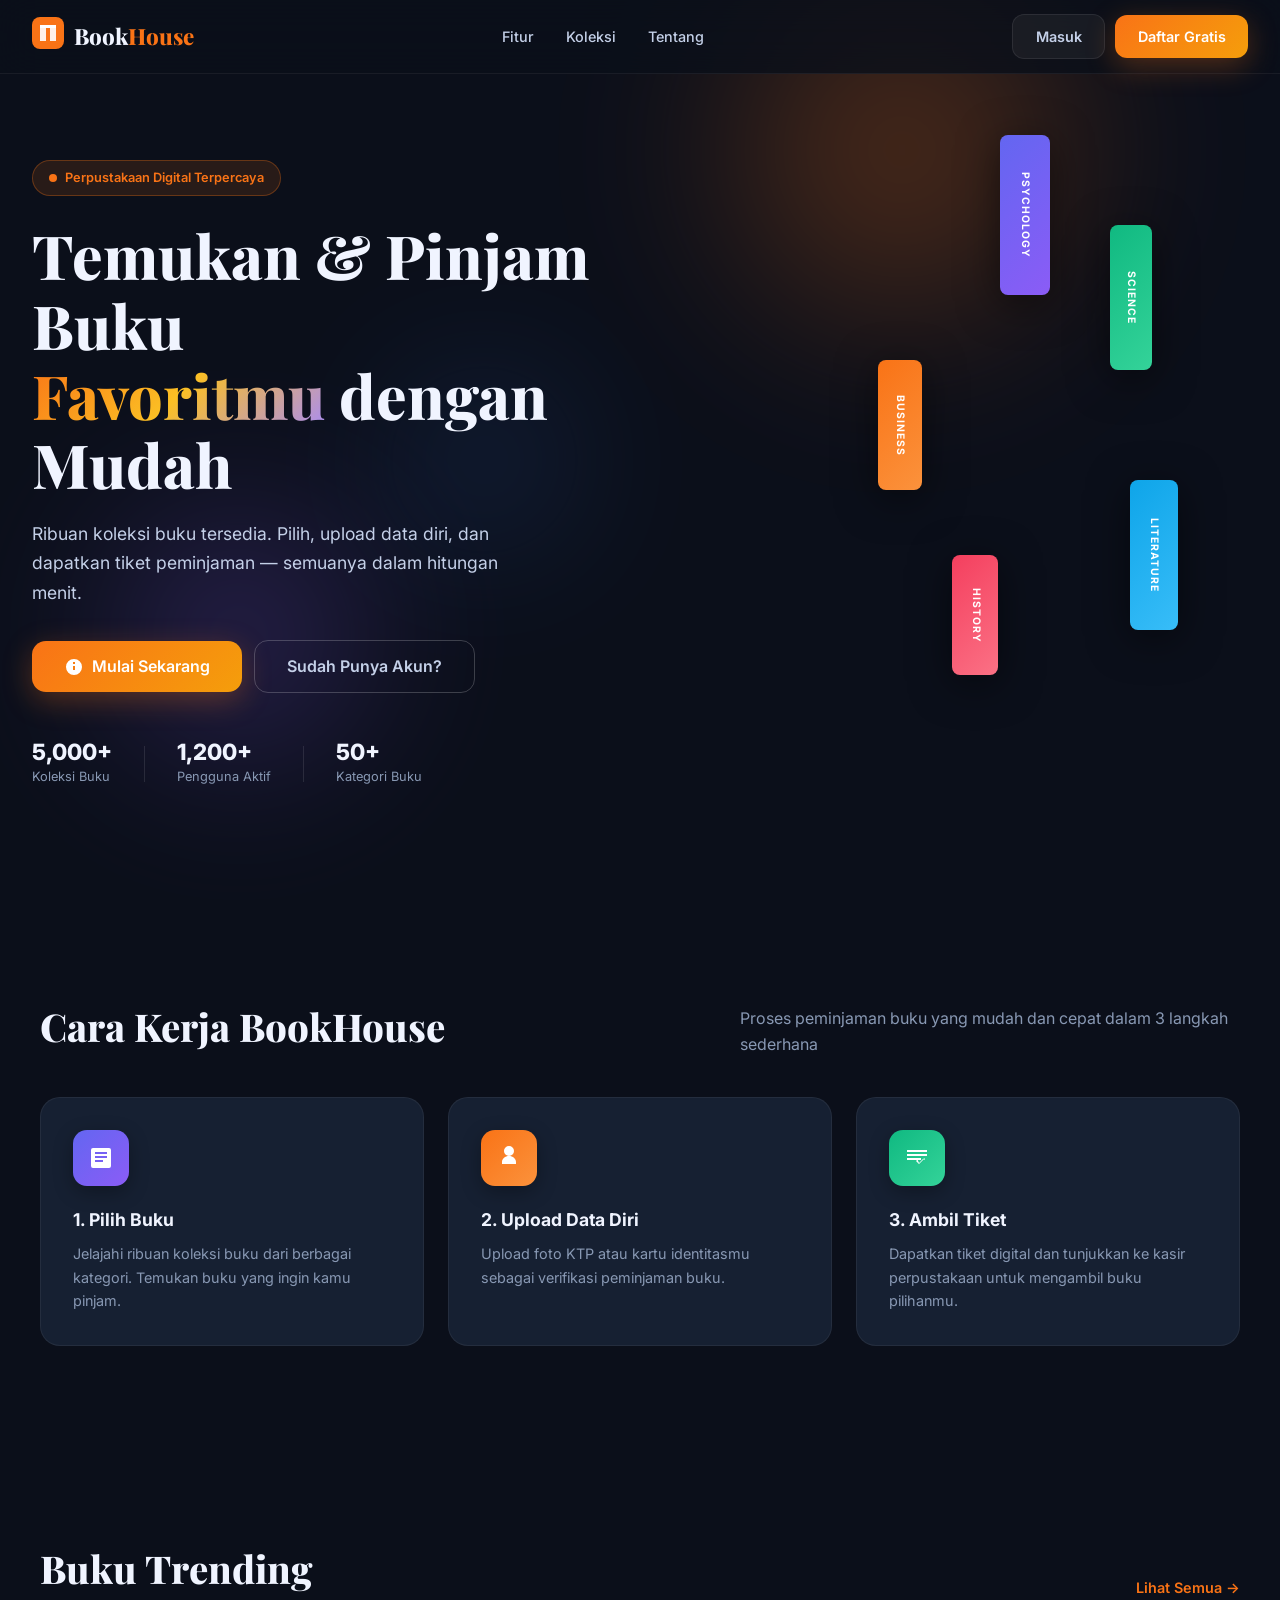
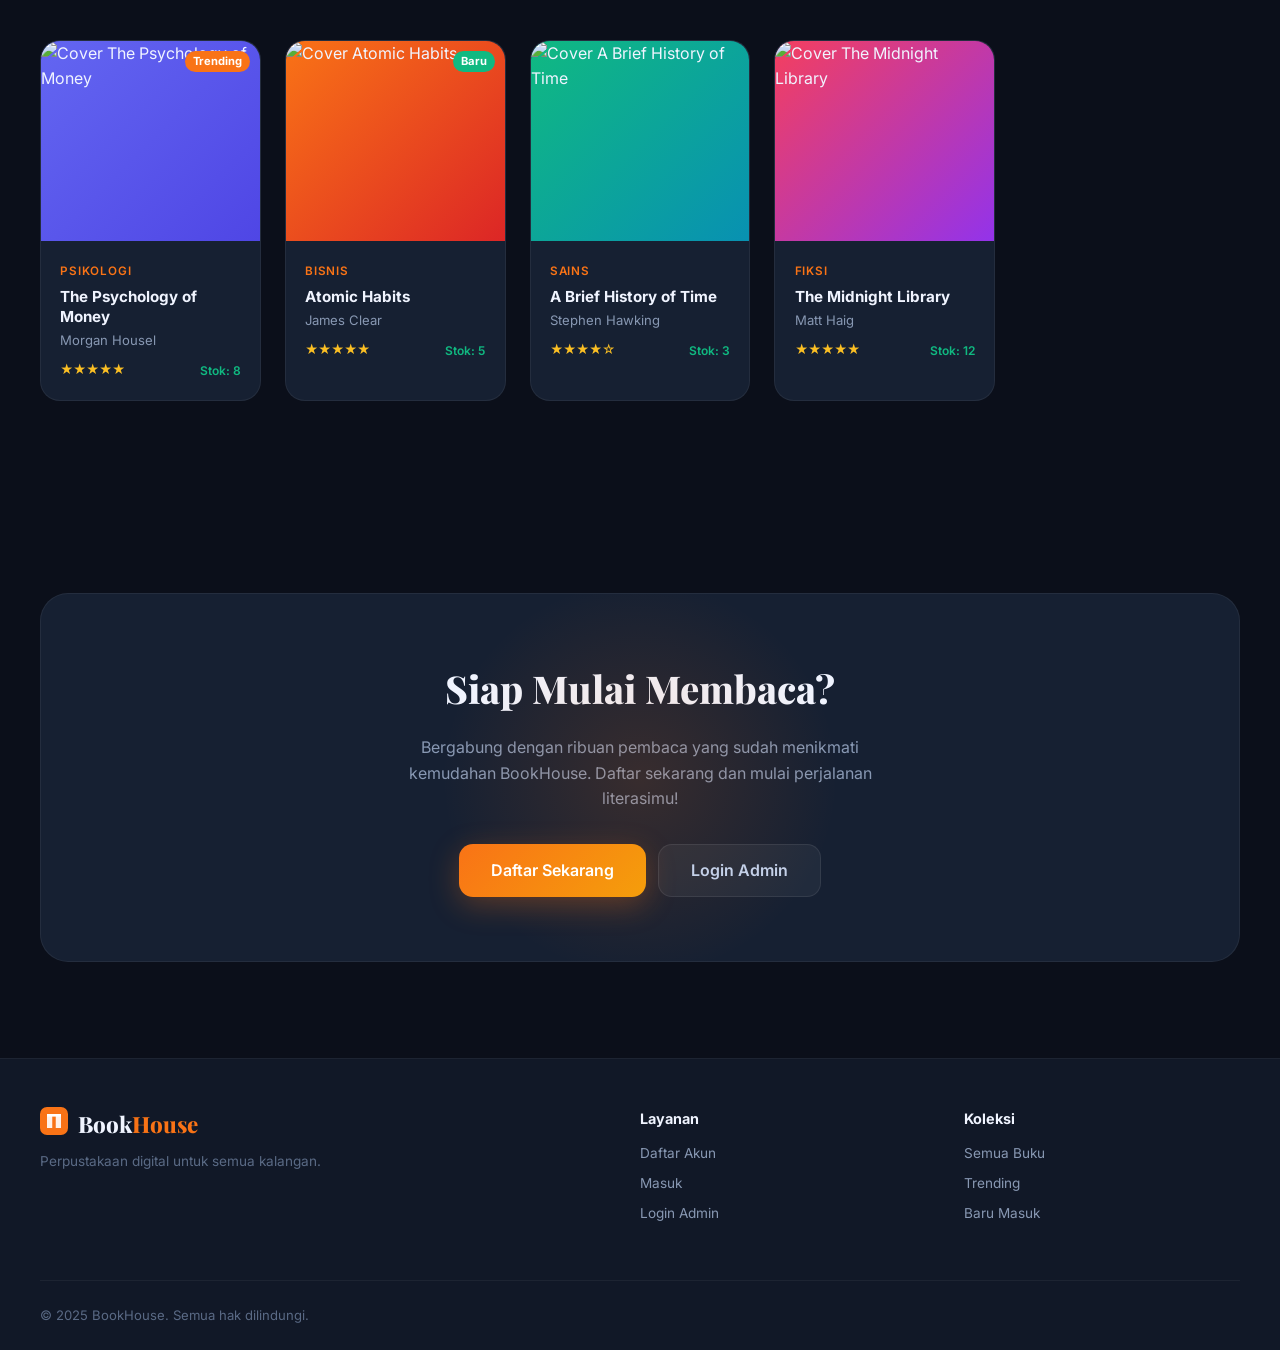
==== index.html @ e167cd3f "Add files via upload" ====
<!DOCTYPE html>
<html lang="id">
<head>
  <meta charset="UTF-8" />
  <meta name="viewport" content="width=device-width, initial-scale=1.0" />
  <title>BookHouse — Perpustakaan Digital</title>
  <meta name="description" content="BookHouse adalah platform peminjaman buku perpustakaan digital. Temukan, pinjam, dan nikmati ribuan koleksi buku pilihan." />
  <link rel="preconnect" href="https://fonts.googleapis.com" />
  <link rel="preconnect" href="https://fonts.gstatic.com" crossorigin />
  <link href="https://fonts.googleapis.com/css2?family=Inter:wght@300;400;500;600;700;800;900&family=Playfair+Display:wght@700;800&display=swap" rel="stylesheet" />
  <link rel="stylesheet" href="style.css" />
</head>
<body class="page-landing">

  <!-- ========== NAVBAR ========== -->
  <nav class="navbar" id="navbar">
    <div class="nav-container">
      <a href="index.html" class="nav-logo">
        <div class="logo-icon">
          <svg width="32" height="32" viewBox="0 0 32 32" fill="none">
            <rect width="32" height="32" rx="8" fill="#F97316"/>
            <path d="M8 8h6v16H8V8zm10 0h6v16h-6V8z" fill="white" opacity="0.9"/>
            <path d="M8 8h16v3H8V8z" fill="white"/>
          </svg>
        </div>
        <span class="logo-text">Book<span>House</span></span>
      </a>
      <div class="nav-links">
        <a href="#features" class="nav-link">Fitur</a>
        <a href="#collections" class="nav-link">Koleksi</a>
        <a href="#about" class="nav-link">Tentang</a>
      </div>
      <div class="nav-actions">
        <a href="login.html" class="btn btn-ghost">Masuk</a>
        <a href="register.html" class="btn btn-primary">Daftar Gratis</a>
      </div>
      <button class="nav-toggle" id="navToggle" aria-label="Menu">
        <span></span><span></span><span></span>
      </button>
    </div>
  </nav>

  <!-- ========== HERO ========== -->
  <section class="hero" id="home">
    <div class="hero-bg">
      <div class="hero-orb orb-1"></div>
      <div class="hero-orb orb-2"></div>
      <div class="hero-orb orb-3"></div>
      <div class="floating-books">
        <!-- Book 1 -->
        <div class="float-book fb-1">
          <div class="book-spine" style="background: linear-gradient(135deg,#6366f1,#8b5cf6)">
            <span>Psychology</span>
          </div>
        </div>
        <!-- Book 2 -->
        <div class="float-book fb-2">
          <div class="book-spine" style="background: linear-gradient(135deg,#f97316,#fb923c)">
            <span>Business</span>
          </div>
        </div>
        <!-- Book 3 -->
        <div class="float-book fb-3">
          <div class="book-spine" style="background: linear-gradient(135deg,#10b981,#34d399)">
            <span>Science</span>
          </div>
        </div>
        <!-- Book 4 -->
        <div class="float-book fb-4">
          <div class="book-spine" style="background: linear-gradient(135deg,#f43f5e,#fb7185)">
            <span>History</span>
          </div>
        </div>
        <!-- Book 5 -->
        <div class="float-book fb-5">
          <div class="book-spine" style="background: linear-gradient(135deg,#0ea5e9,#38bdf8)">
            <span>Literature</span>
          </div>
        </div>
      </div>
    </div>
    <div class="hero-content">
      <div class="hero-badge">
        <span class="badge-dot"></span>
        Perpustakaan Digital Terpercaya
      </div>
      <h1 class="hero-title">
        Temukan &amp; Pinjam Buku<br/>
        <span class="text-gradient">Favoritmu</span> dengan Mudah
      </h1>
      <p class="hero-subtitle">
        Ribuan koleksi buku tersedia. Pilih, upload data diri, dan dapatkan tiket peminjaman — semuanya dalam hitungan menit.
      </p>
      <div class="hero-cta">
        <a href="register.html" class="btn btn-primary btn-lg">
          <svg width="20" height="20" viewBox="0 0 20 20" fill="none"><path d="M10 2a8 8 0 100 16A8 8 0 0010 2zm1 11H9v-4h2v4zm0-6H9V5h2v2z" fill="currentColor"/></svg>
          Mulai Sekarang
        </a>
        <a href="login.html" class="btn btn-outline btn-lg">Sudah Punya Akun?</a>
      </div>
      <div class="hero-stats">
        <div class="stat-item">
          <span class="stat-number">5,000+</span>
          <span class="stat-label">Koleksi Buku</span>
        </div>
        <div class="stat-divider"></div>
        <div class="stat-item">
          <span class="stat-number">1,200+</span>
          <span class="stat-label">Pengguna Aktif</span>
        </div>
        <div class="stat-divider"></div>
        <div class="stat-item">
          <span class="stat-number">50+</span>
          <span class="stat-label">Kategori Buku</span>
        </div>
      </div>
    </div>
  </section>

  <!-- ========== FEATURES ========== -->
  <section class="features" id="features">
    <div class="section-container">
      <div class="section-header">
        <h2 class="section-title">Cara Kerja BookHouse</h2>
        <p class="section-subtitle">Proses peminjaman buku yang mudah dan cepat dalam 3 langkah sederhana</p>
      </div>
      <div class="features-grid">
        <div class="feature-card">
          <div class="feature-icon" style="background:linear-gradient(135deg,#6366f1,#8b5cf6)">
            <svg width="28" height="28" viewBox="0 0 28 28" fill="none"><path d="M6 4h16a2 2 0 012 2v16a2 2 0 01-2 2H6a2 2 0 01-2-2V6a2 2 0 012-2zm2 4v2h12V8H8zm0 4v2h12v-2H8zm0 4v2h8v-2H8z" fill="white"/></svg>
          </div>
          <h3 class="feature-title">1. Pilih Buku</h3>
          <p class="feature-desc">Jelajahi ribuan koleksi buku dari berbagai kategori. Temukan buku yang ingin kamu pinjam.</p>
        </div>
        <div class="feature-card">
          <div class="feature-icon" style="background:linear-gradient(135deg,#f97316,#fb923c)">
            <svg width="28" height="28" viewBox="0 0 28 28" fill="none"><path d="M14 2a5 5 0 100 10A5 5 0 0014 2zm-7 16c0-3.314 3.134-6 7-6s7 2.686 7 6v2H7v-2z" fill="white"/></svg>
          </div>
          <h3 class="feature-title">2. Upload Data Diri</h3>
          <p class="feature-desc">Upload foto KTP atau kartu identitasmu sebagai verifikasi peminjaman buku.</p>
        </div>
        <div class="feature-card">
          <div class="feature-icon" style="background:linear-gradient(135deg,#10b981,#34d399)">
            <svg width="28" height="28" viewBox="0 0 28 28" fill="none"><path d="M4 6h20v2H4V6zm0 4h20v2H4v-2zm0 4h14v2H4v-2zm18 0l-6 6-3-3 1.5-1.5L16 19l4.5-4.5L22 16z" fill="white"/></svg>
          </div>
          <h3 class="feature-title">3. Ambil Tiket</h3>
          <p class="feature-desc">Dapatkan tiket digital dan tunjukkan ke kasir perpustakaan untuk mengambil buku pilihanmu.</p>
        </div>
      </div>
    </div>
  </section>

  <!-- ========== TRENDING BOOKS ========== -->
  <section class="trending" id="collections">
    <div class="section-container">
      <div class="section-header">
        <h2 class="section-title">Buku Trending</h2>
        <a href="login.html" class="view-all-link">Lihat Semua →</a>
      </div>
      <div class="books-grid">
        <div class="book-card" data-category="Psikologi">
          <div class="book-cover" style="background:linear-gradient(135deg,#6366f1 0%,#4f46e5 100%); position:relative; padding:0; overflow:hidden;">
            <img src="https://covers.openlibrary.org/b/isbn/9780857197689-L.jpg" alt="Cover The Psychology of Money" style="width:100%; height:100%; object-fit:cover; position:absolute; inset:0;" loading="lazy" />
            <div class="book-badge" style="position:absolute; top:10px; right:10px; z-index:2;">Trending</div>
          </div>
          <div class="book-info">
            <span class="book-category">Psikologi</span>
            <h4 class="book-title">The Psychology of Money</h4>
            <p class="book-author">Morgan Housel</p>
            <div class="book-meta">
              <div class="book-stars">★★★★★</div>
              <span class="book-stock">Stok: 8</span>
            </div>
          </div>
        </div>
        <div class="book-card" data-category="Bisnis">
          <div class="book-cover" style="background:linear-gradient(135deg,#f97316 0%,#dc2626 100%); position:relative; padding:0; overflow:hidden;">
            <img src="https://covers.openlibrary.org/b/isbn/9780735211292-L.jpg" alt="Cover Atomic Habits" style="width:100%; height:100%; object-fit:cover; position:absolute; inset:0;" loading="lazy" />
            <div class="book-badge new-badge" style="position:absolute; top:10px; right:10px; z-index:2;">Baru</div>
          </div>
          <div class="book-info">
            <span class="book-category">Bisnis</span>
            <h4 class="book-title">Atomic Habits</h4>
            <p class="book-author">James Clear</p>
            <div class="book-meta">
              <div class="book-stars">★★★★★</div>
              <span class="book-stock">Stok: 5</span>
            </div>
          </div>
        </div>
        <div class="book-card" data-category="Sains">
          <div class="book-cover" style="background:linear-gradient(135deg,#10b981 0%,#0891b2 100%); position:relative; padding:0; overflow:hidden;">
            <img src="https://covers.openlibrary.org/b/isbn/9780553380163-L.jpg" alt="Cover A Brief History of Time" style="width:100%; height:100%; object-fit:cover; position:absolute; inset:0;" loading="lazy" />
          </div>
          <div class="book-info">
            <span class="book-category">Sains</span>
            <h4 class="book-title">A Brief History of Time</h4>
            <p class="book-author">Stephen Hawking</p>
            <div class="book-meta">
              <div class="book-stars">★★★★☆</div>
              <span class="book-stock">Stok: 3</span>
            </div>
          </div>
        </div>
        <div class="book-card" data-category="Fiksi">
          <div class="book-cover" style="background:linear-gradient(135deg,#f43f5e 0%,#9333ea 100%); position:relative; padding:0; overflow:hidden;">
            <img src="https://covers.openlibrary.org/b/isbn/9780525559474-L.jpg" alt="Cover The Midnight Library" style="width:100%; height:100%; object-fit:cover; position:absolute; inset:0;" loading="lazy" />
          </div>
          <div class="book-info">
            <span class="book-category">Fiksi</span>
            <h4 class="book-title">The Midnight Library</h4>
            <p class="book-author">Matt Haig</p>
            <div class="book-meta">
              <div class="book-stars">★★★★★</div>
              <span class="book-stock">Stok: 12</span>
            </div>
          </div>
        </div>
      </div>
    </div>
  </section>

  <!-- ========== CTA ========== -->
  <section class="cta-section" id="about">
    <div class="section-container">
      <div class="cta-card">
        <div class="cta-orb"></div>
        <h2 class="cta-title">Siap Mulai Membaca?</h2>
        <p class="cta-desc">Bergabung dengan ribuan pembaca yang sudah menikmati kemudahan BookHouse. Daftar sekarang dan mulai perjalanan literasimu!</p>
        <div class="cta-btns">
          <a href="register.html" class="btn btn-primary btn-lg">Daftar Sekarang</a>
          <a href="login.html" class="btn btn-ghost btn-lg">Login Admin</a>
        </div>
      </div>
    </div>
  </section>

  <!-- ========== FOOTER ========== -->
  <footer class="footer">
    <div class="footer-container">
      <div class="footer-brand">
        <a href="index.html" class="nav-logo">
          <div class="logo-icon">
            <svg width="28" height="28" viewBox="0 0 32 32" fill="none">
              <rect width="32" height="32" rx="8" fill="#F97316"/>
              <path d="M8 8h6v16H8V8zm10 0h6v16h-6V8z" fill="white" opacity="0.9"/>
              <path d="M8 8h16v3H8V8z" fill="white"/>
            </svg>
          </div>
          <span class="logo-text">Book<span>House</span></span>
        </a>
        <p class="footer-tagline">Perpustakaan digital untuk semua kalangan.</p>
      </div>
      <div class="footer-links-group">
        <h4>Layanan</h4>
        <a href="register.html">Daftar Akun</a>
        <a href="login.html">Masuk</a>
        <a href="login.html">Login Admin</a>
      </div>
      <div class="footer-links-group">
        <h4>Koleksi</h4>
        <a href="login.html">Semua Buku</a>
        <a href="login.html">Trending</a>
        <a href="login.html">Baru Masuk</a>
      </div>
      <div class="footer-bottom-row">
        <p>© 2025 BookHouse. Semua hak dilindungi.</p>
      </div>
    </div>
  </footer>

  <script src="https://cdn.jsdelivr.net/npm/@supabase/supabase-js@2"></script>
  <script src="supabase.js"></script>
  <script src="app.js"></script>
</body>
</html>
---- style.css ----
/* ===================================================
   BookHouse — Premium Dark Library Theme
   =================================================== */

/* ---- RESET & BASE ---- */
*, *::before, *::after { box-sizing: border-box; margin: 0; padding: 0; }
html { scroll-behavior: smooth; font-size: 16px; }

:root {
  /* Palette */
  --bg-900:    #0b0f1a;
  --bg-800:    #111827;
  --bg-700:    #1a2235;
  --bg-600:    #1e2d42;
  --bg-500:    #243352;
  --surface:   #162032;
  --surface-2: #1c2b40;

  /* Accent */
  --accent:      #f97316;
  --accent-dark: #ea6d0e;
  --accent-glow: rgba(249,115,22,.25);

  /* Purple */
  --purple:      #8b5cf6;
  --purple-light:#a78bfa;

  /* Text */
  --text-100: #f0f4ff;
  --text-200: #c4d0e8;
  --text-300: #8898b3;
  --text-400: #5a6a85;

  /* Status */
  --green:  #10b981;
  --red:    #f43f5e;
  --blue:   #3b82f6;
  --yellow: #fbbf24;

  /* Layout */
  --sidebar-w: 260px;
  --topbar-h: 68px;
  --radius:    12px;
  --radius-lg: 20px;
  --radius-xl: 28px;

  /* Shadows */
  --shadow-sm:  0 2px 8px rgba(0,0,0,.3);
  --shadow-md:  0 4px 20px rgba(0,0,0,.4);
  --shadow-lg:  0 8px 40px rgba(0,0,0,.5);
  --shadow-accent: 0 8px 30px rgba(249,115,22,.3);

  /* Transition */
  --trs: .2s ease;
  --trs-slow: .4s cubic-bezier(.4,0,.2,1);
}

body {
  font-family: 'Inter', sans-serif;
  background: var(--bg-900);
  color: var(--text-100);
  min-height: 100vh;
  line-height: 1.6;
  overflow-x: hidden;
}

a { color: inherit; text-decoration: none; }
ul, ol { list-style: none; }
button { cursor: pointer; border: none; background: none; font-family: inherit; }
img { max-width: 100%; display: block; }
input, select, textarea { font-family: inherit; }
.hidden { display: none !important; }
.mb-8 { margin-bottom: 2rem; }

/* ===== SCROLLBAR ===== */
::-webkit-scrollbar { width: 6px; height: 6px; }
::-webkit-scrollbar-track { background: var(--bg-800); }
::-webkit-scrollbar-thumb { background: var(--bg-500); border-radius: 99px; }
::-webkit-scrollbar-thumb:hover { background: var(--accent); }

/* ===================================================
   BUTTONS
   =================================================== */
.btn {
  display: inline-flex; align-items: center; gap: 8px;
  padding: .6rem 1.4rem;
  border-radius: var(--radius);
  font-size: .9rem; font-weight: 600;
  transition: all var(--trs);
  white-space: nowrap;
  position: relative; overflow: hidden;
}
.btn::after {
  content: ''; position: absolute; inset: 0;
  background: white; opacity: 0;
  transition: opacity .15s;
}
.btn:hover::after { opacity: .05; }
.btn:active { transform: scale(.97); }

.btn-primary {
  background: linear-gradient(135deg, var(--accent), #f59e0b);
  color: #fff;
  box-shadow: var(--shadow-accent);
}
.btn-primary:hover { box-shadow: 0 12px 40px rgba(249,115,22,.45); transform: translateY(-1px); }

.btn-ghost {
  background: rgba(255,255,255,.05);
  color: var(--text-200);
  border: 1px solid rgba(255,255,255,.08);
}
.btn-ghost:hover { background: rgba(255,255,255,.1); color: var(--text-100); }

.btn-outline {
  background: transparent;
  color: var(--text-200);
  border: 1.5px solid rgba(255,255,255,.2);
}
.btn-outline:hover { border-color: var(--accent); color: var(--accent); }

.btn-danger {
  background: linear-gradient(135deg, var(--red), #be123c);
  color: #fff;
}

.btn-lg { padding: .8rem 2rem; font-size: 1rem; border-radius: 14px; }
.btn-sm { padding: .4rem .9rem; font-size: .8rem; border-radius: 8px; }
.btn-full { width: 100%; justify-content: center; }

.btn-loader {
  width: 18px; height: 18px;
  border: 2px solid rgba(255,255,255,.3);
  border-top-color: white;
  border-radius: 50%;
  animation: spin .6s linear infinite;
}
@keyframes spin { to { transform: rotate(360deg); } }

/* ===================================================
   NAVBAR
   =================================================== */
.navbar {
  position: fixed; top: 0; left: 0; right: 0; z-index: 100;
  background: rgba(11,15,26,.8);
  backdrop-filter: blur(20px);
  border-bottom: 1px solid rgba(255,255,255,.06);
  transition: background var(--trs-slow);
}
.nav-container {
  max-width: 1280px; margin: 0 auto;
  display: flex; align-items: center;
  padding: .9rem 2rem; gap: 2rem;
}
.nav-logo {
  display: flex; align-items: center; gap: 10px;
  flex-shrink: 0;
}
.logo-icon { flex-shrink: 0; }
.logo-text {
  font-family: 'Playfair Display', serif;
  font-size: 1.4rem; font-weight: 800;
  color: var(--text-100);
}
.logo-text span { color: var(--accent); }

.nav-links {
  display: flex; align-items: center; gap: 2rem;
  flex: 1; justify-content: center;
}
.nav-link {
  color: var(--text-200);
  font-size: .9rem; font-weight: 500;
  transition: color var(--trs);
  position: relative;
}
.nav-link::after {
  content: ''; position: absolute; bottom: -4px; left: 0; right: 0;
  height: 2px; background: var(--accent);
  transform: scaleX(0); transition: transform var(--trs);
}
.nav-link:hover { color: var(--text-100); }
.nav-link:hover::after { transform: scaleX(1); }

.nav-actions { display: flex; align-items: center; gap: 10px; }
.nav-toggle {
  display: none; flex-direction: column; gap: 5px;
  width: 30px; padding: 2px;
}
.nav-toggle span {
  display: block; height: 2px; background: var(--text-200);
  border-radius: 2px; transition: all var(--trs);
}

/* ===================================================
   HERO (Landing)
   =================================================== */
.page-landing { padding-top: 0; }

.hero {
  min-height: 100vh;
  display: flex; align-items: center;
  padding: 7rem 2rem 4rem;
  position: relative;
  overflow: hidden;
}
.hero-bg {
  position: absolute; inset: 0; pointer-events: none;
}
.hero-orb {
  position: absolute; border-radius: 50%;
  filter: blur(80px); opacity: .35;
}
.orb-1 {
  width: 500px; height: 500px;
  background: radial-gradient(circle, var(--accent), transparent 70%);
  top: -100px; right: 10%;
  animation: floatOrb 8s ease-in-out infinite;
}
.orb-2 {
  width: 350px; height: 350px;
  background: radial-gradient(circle, var(--purple), transparent 70%);
  bottom: 10%; left: 5%;
  animation: floatOrb 12s ease-in-out infinite reverse;
}
.orb-3 {
  width: 200px; height: 200px;
  background: radial-gradient(circle, #3b82f6, transparent 70%);
  top: 40%; left: 30%;
  animation: floatOrb 10s ease-in-out infinite 2s;
}
@keyframes floatOrb {
  0%, 100% { transform: translateY(0) scale(1); }
  50% { transform: translateY(-40px) scale(1.05); }
}

.floating-books {
  position: absolute; inset: 0;
}
.float-book {
  position: absolute;
  animation: floatBook 6s ease-in-out infinite;
}
.float-book .book-spine {
  border-radius: 8px;
  padding: .6rem .4rem;
  font-size: .65rem; font-weight: 700; color: white;
  writing-mode: vertical-rl;
  display: flex; align-items: center; justify-content: center;
  box-shadow: var(--shadow-lg);
  text-transform: uppercase; letter-spacing: 1px;
}
.fb-1 { top: 15%; right: 18%; animation-delay: 0s; }
.fb-1 .book-spine { width: 50px; height: 160px; }
.fb-2 { top: 40%; right: 28%; animation-delay: 1.2s; }
.fb-2 .book-spine { width: 44px; height: 130px; }
.fb-3 { top: 25%; right: 10%; animation-delay: 2s; }
.fb-3 .book-spine { width: 42px; height: 145px; }
.fb-4 { bottom: 25%; right: 22%; animation-delay: .7s; }
.fb-4 .book-spine { width: 46px; height: 120px; }
.fb-5 { bottom: 30%; right: 8%; animation-delay: 1.8s; }
.fb-5 .book-spine { width: 48px; height: 150px; }

@keyframes floatBook {
  0%, 100% { transform: translateY(0) rotate(-2deg); }
  50% { transform: translateY(-20px) rotate(2deg); }
}

.hero-content {
  position: relative; z-index: 2;
  max-width: 620px;
}
.hero-badge {
  display: inline-flex; align-items: center; gap: 8px;
  background: rgba(249,115,22,.12);
  border: 1px solid rgba(249,115,22,.3);
  padding: .4rem 1rem; border-radius: 99px;
  font-size: .8rem; font-weight: 600; color: var(--accent);
  margin-bottom: 1.5rem;
}
.badge-dot {
  width: 8px; height: 8px;
  background: var(--accent);
  border-radius: 50%;
  animation: pulse 2s infinite;
}
@keyframes pulse {
  0%, 100% { opacity: 1; transform: scale(1); }
  50% { opacity: .5; transform: scale(.8); }
}

.hero-title {
  font-family: 'Playfair Display', serif;
  font-size: clamp(2.4rem, 5vw, 3.8rem);
  font-weight: 800; line-height: 1.15;
  color: var(--text-100);
  margin-bottom: 1.2rem;
}
.text-gradient {
  background: linear-gradient(135deg, var(--accent), #fbbf24, var(--purple-light));
  -webkit-background-clip: text; -webkit-text-fill-color: transparent;
  background-clip: text;
}

.hero-subtitle {
  font-size: 1.1rem; color: var(--text-200);
  line-height: 1.7; margin-bottom: 2rem; max-width: 520px;
}
.hero-cta {
  display: flex; align-items: center; gap: 12px;
  flex-wrap: wrap; margin-bottom: 3rem;
}

.hero-stats {
  display: flex; align-items: center; gap: 2rem;
}
.stat-item {
  display: flex; flex-direction: column;
}
.stat-number {
  font-size: 1.4rem; font-weight: 800; color: var(--text-100);
  line-height: 1;
}
.stat-label {
  font-size: .8rem; color: var(--text-300);
  margin-top: .2rem;
}
.stat-divider {
  width: 1px; height: 36px;
  background: rgba(255,255,255,.1);
}

/* ===================================================
   FEATURES & SECTIONS
   =================================================== */
.features, .trending, .cta-section {
  padding: 6rem 2rem;
}
.section-container { max-width: 1200px; margin: 0 auto; }

.section-header {
  display: flex; justify-content: space-between; align-items: flex-end;
  margin-bottom: 2.5rem;
}
.section-title {
  font-family: 'Playfair Display', serif;
  font-size: clamp(1.6rem, 3vw, 2.4rem);
  font-weight: 800; color: var(--text-100);
}
.section-subtitle {
  color: var(--text-300); margin-top: .5rem;
  max-width: 500px;
}
.view-all-link {
  color: var(--accent); font-size: .9rem; font-weight: 600;
  transition: opacity var(--trs);
}
.view-all-link:hover { opacity: .7; }

/* Feature Cards */
.features-grid {
  display: grid;
  grid-template-columns: repeat(auto-fit, minmax(280px,1fr));
  gap: 1.5rem;
}
.feature-card {
  background: var(--surface);
  border: 1px solid rgba(255,255,255,.06);
  border-radius: var(--radius-lg);
  padding: 2rem;
  transition: transform var(--trs), box-shadow var(--trs);
}
.feature-card:hover { transform: translateY(-4px); box-shadow: var(--shadow-lg); }
.feature-icon {
  width: 56px; height: 56px;
  border-radius: 14px;
  display: flex; align-items: center; justify-content: center;
  margin-bottom: 1.2rem;
  box-shadow: 0 6px 20px rgba(0,0,0,.3);
}
.feature-title { font-size: 1.1rem; font-weight: 700; margin-bottom: .5rem; }
.feature-desc { font-size: .9rem; color: var(--text-300); line-height: 1.65; }

/* Book Cards — Landing */
.books-grid {
  display: grid;
  grid-template-columns: repeat(auto-fill, minmax(200px,1fr));
  gap: 1.5rem;
}
.book-card {
  background: var(--surface);
  border: 1px solid rgba(255,255,255,.06);
  border-radius: var(--radius-lg);
  overflow: hidden;
  transition: transform var(--trs), box-shadow var(--trs);
  cursor: pointer;
}
.book-card:hover { transform: translateY(-6px); box-shadow: var(--shadow-lg); }

.book-cover {
  height: 200px;
  display: flex; align-items: center; justify-content: center;
  position: relative; overflow: hidden;
}
.book-pattern {
  position: absolute; inset: 0;
  background: repeating-linear-gradient(
    45deg, rgba(255,255,255,.03) 0px, rgba(255,255,255,.03) 1px,
    transparent 1px, transparent 20px
  );
}
.book-cover-content {
  display: flex; flex-direction: column; align-items: center; gap: 8px;
  position: relative; z-index: 1; text-align: center;
}
.book-cover-icon { font-size: 2.5rem; }
.book-cover-content span {
  font-size: .65rem; font-weight: 800; letter-spacing: 2px;
  color: rgba(255,255,255,.7);
}
.book-badge {
  position: absolute; top: 10px; right: 10px;
  background: var(--accent);
  color: white; font-size: .7rem; font-weight: 700;
  padding: 2px 8px; border-radius: 99px;
}
.new-badge { background: var(--green); }

.book-info { padding: 1rem 1.2rem 1.2rem; }
.book-category { font-size: .73rem; font-weight: 600; color: var(--accent); text-transform: uppercase; letter-spacing: .8px; }
.book-title { font-size: .95rem; font-weight: 700; margin: .3rem 0 .2rem; color: var(--text-100); line-height: 1.3; }
.book-author { font-size: .82rem; color: var(--text-300); }
.book-meta {
  display: flex; justify-content: space-between; align-items: center;
  margin-top: .6rem;
}
.book-stars { color: var(--yellow); font-size: .8rem; }
.book-stock { font-size: .75rem; color: var(--green); font-weight: 600; }

/* CTA */
.cta-card {
  background: var(--surface);
  border: 1px solid rgba(255,255,255,.06);
  border-radius: var(--radius-xl);
  padding: 4rem; text-align: center;
  position: relative; overflow: hidden;
}
.cta-orb {
  position: absolute; width: 400px; height: 400px;
  background: radial-gradient(circle, rgba(249,115,22,.15), transparent 70%);
  top: 50%; left: 50%; transform: translate(-50%, -50%);
  pointer-events: none;
}
.cta-title {
  font-family: 'Playfair Display', serif;
  font-size: clamp(1.8rem, 3vw, 2.8rem); font-weight: 800;
  margin-bottom: 1rem;
}
.cta-desc { color: var(--text-300); max-width: 500px; margin: 0 auto 2rem; }
.cta-btns { display: flex; justify-content: center; gap: 12px; flex-wrap: wrap; }

/* Footer */
.footer {
  background: var(--bg-800);
  border-top: 1px solid rgba(255,255,255,.05);
  padding: 3rem 2rem 1.5rem;
}
.footer-container {
  max-width: 1200px; margin: 0 auto;
  display: grid; grid-template-columns: 2fr 1fr 1fr; gap: 3rem;
  align-items: start;
}
.footer-tagline { color: var(--text-400); font-size: .85rem; margin-top: .5rem; }
.footer-links-group h4 { font-size: .9rem; font-weight: 700; color: var(--text-100); margin-bottom: .8rem; }
.footer-links-group a { display: block; color: var(--text-300); font-size: .85rem; margin-bottom: .5rem; transition: color var(--trs); }
.footer-links-group a:hover { color: var(--accent); }
.footer-bottom-row {
  grid-column: 1/-1;
  border-top: 1px solid rgba(255,255,255,.05);
  padding-top: 1.5rem;
  color: var(--text-400); font-size: .82rem;
}

/* ===================================================
   AUTH PAGES
   =================================================== */
.page-auth { background: var(--bg-900); min-height: 100vh; }

.auth-layout {
  display: flex; min-height: 100vh;
}
.auth-layout-register .auth-panel { order: 2; }
.auth-layout-register .auth-illustration { order: 1; }

.auth-panel {
  flex: 1; max-width: 520px;
  background: var(--bg-800);
  display: flex; align-items: center; justify-content: center;
  padding: 3rem 2rem;
  border-right: 1px solid rgba(255,255,255,.06);
}
.auth-layout-register .auth-panel { border-right: none; border-left: 1px solid rgba(255,255,255,.06); }

.auth-panel-content { width: 100%; max-width: 420px; }

.auth-tabs {
  display: flex; gap: 4px;
  background: rgba(255,255,255,.04);
  border: 1px solid rgba(255,255,255,.08);
  border-radius: var(--radius);
  padding: 4px;
  margin-bottom: 2rem;
}
.auth-tab {
  flex: 1; padding: .6rem 1rem;
  border-radius: 8px;
  font-size: .875rem; font-weight: 600;
  color: var(--text-300);
  transition: all var(--trs);
}
.auth-tab.active {
  background: var(--accent);
  color: white;
  box-shadow: 0 4px 14px rgba(249,115,22,.3);
}

.auth-header { margin-bottom: 1.8rem; }
.auth-title { font-size: 1.8rem; font-weight: 800; color: var(--text-100); margin-bottom: .4rem; }
.auth-subtitle { color: var(--text-300); font-size: .9rem; }

/* Forms */
.auth-form { display: flex; flex-direction: column; gap: 1.1rem; }

.form-row { display: grid; grid-template-columns: 1fr 1fr; gap: 1rem; }

.form-group { display: flex; flex-direction: column; gap: 6px; }
.form-label {
  font-size: .83rem; font-weight: 600; color: var(--text-200);
  display: flex; justify-content: space-between; align-items: center;
}
.forgot-link { font-size: .78rem; color: var(--accent); font-weight: 500; }
.forgot-link:hover { text-decoration: underline; }

.input-wrapper {
  position: relative; display: flex; align-items: center;
}
.input-icon {
  position: absolute; left: 12px;
  color: var(--text-400); display: flex; pointer-events: none;
  z-index: 1;
}
.input-icon-top { top: 12px; align-items: flex-start; }
.input-wrapper-textarea .input-icon { align-items: flex-start; top: 12px; }

.form-input {
  width: 100%; background: var(--bg-700);
  border: 1.5px solid rgba(255,255,255,.08);
  border-radius: var(--radius);
  padding: .7rem 1rem .7rem 2.6rem;
  color: var(--text-100); font-size: .9rem;
  transition: border-color var(--trs), box-shadow var(--trs);
  -webkit-appearance: none;
}
.form-input:focus {
  outline: none;
  border-color: var(--accent);
  box-shadow: 0 0 0 3px var(--accent-glow);
  background: var(--bg-600);
}
.form-input::placeholder { color: var(--text-400); }

.form-textarea {
  resize: vertical; min-height: 80px; line-height: 1.5;
}

.select-filter {
  background: var(--bg-700);
  border: 1.5px solid rgba(255,255,255,.08);
  border-radius: var(--radius);
  padding: .65rem 1rem;
  color: var(--text-100); font-size: .875rem;
  cursor: pointer;
  transition: border-color var(--trs);
}
.select-filter:focus { outline: none; border-color: var(--accent); }

.input-toggle-pass {
  position: absolute; right: 10px;
  color: var(--text-400);
  transition: color var(--trs); padding: 4px;
}
.input-toggle-pass:hover { color: var(--text-200); }

.form-error { font-size: .78rem; color: var(--red); min-height: 1rem; }

.form-check { display: flex; align-items: flex-start; gap: 10px; }
.check-input {
  width: 18px; height: 18px; flex-shrink: 0;
  accent-color: var(--accent); cursor: pointer; margin-top: 1px;
}
.check-label { font-size: .85rem; color: var(--text-300); }
.check-label a { color: var(--accent); }

/* Password Strength */
.password-strength { display: flex; align-items: center; gap: 10px; }
.strength-bar {
  flex: 1; height: 4px; background: rgba(255,255,255,.1);
  border-radius: 2px; overflow: hidden;
}
.strength-fill { height: 100%; border-radius: 2px; transition: all var(--trs-slow); }
.strength-text { font-size: .73rem; color: var(--text-300); min-width: 60px; }

.auth-redirect { text-align: center; font-size: .85rem; color: var(--text-300); }
.auth-redirect a { color: var(--accent); font-weight: 600; }

.admin-badge-notice {
  display: flex; align-items: center; gap: 8px;
  background: rgba(249,115,22,.1);
  border: 1px solid rgba(249,115,22,.25);
  border-radius: var(--radius);
  padding: .7rem 1rem;
  font-size: .85rem; font-weight: 600; color: var(--accent);
}

.demo-info {
  background: rgba(255,255,255,.04);
  border: 1px solid rgba(255,255,255,.07);
  border-radius: var(--radius);
  padding: .7rem 1rem;
  text-align: center;
  font-size: .8rem; color: var(--text-300);
}
.demo-info strong { color: var(--text-200); }

/* Auth Illustration */
.auth-illustration {
  flex: 1; min-height: 100vh;
  background: linear-gradient(135deg, var(--bg-900) 0%, #0f1726 50%, #130e1f 100%);
  display: flex; align-items: center; justify-content: center;
  position: relative; overflow: hidden;
}
.illus-content {
  position: relative; z-index: 2; text-align: center;
  padding: 2rem;
}
.illus-orb {
  position: absolute; border-radius: 50%;
  filter: blur(80px); pointer-events: none;
}
.illus-orb-1 {
  width: 400px; height: 400px; top: -100px; left: -100px;
  background: radial-gradient(circle, rgba(249,115,22,.2), transparent 70%);
  animation: floatOrb 10s ease-in-out infinite;
}
.illus-orb-2 {
  width: 300px; height: 300px; bottom: -80px; right: -60px;
  background: radial-gradient(circle, rgba(139,92,246,.2), transparent 70%);
  animation: floatOrb 14s ease-in-out infinite reverse;
}

.illus-books-stack {
  display: flex; flex-direction: column; gap: 12px;
  align-items: center; margin-bottom: 2.5rem;
}
.stack-book {
  display: flex; align-items: center; gap: 14px;
  background: var(--surface);
  border: 1px solid rgba(255,255,255,.06);
  border-radius: var(--radius-lg);
  padding: .9rem 1.4rem;
  width: 280px; font-size: .9rem; font-weight: 500;
  color: var(--text-200);
  animation: slideInBook 1s ease forwards;
  opacity: 0; transform: translateX(40px);
}
.stack-book:nth-child(1) { animation-delay: .1s; }
.stack-book:nth-child(2) { animation-delay: .25s; }
.stack-book:nth-child(3) { animation-delay: .4s; }
.stack-book:nth-child(4) { animation-delay: .55s; }
.stack-book span { font-size: 1.6rem; }

@keyframes slideInBook {
  to { opacity: 1; transform: translateX(0); }
}

.illus-quote {
  background: rgba(255,255,255,.04);
  border: 1px solid rgba(255,255,255,.08);
  border-radius: var(--radius-lg);
  padding: 1.2rem 1.5rem;
  max-width: 320px; margin: 0 auto;
}
.illus-quote blockquote {
  font-family: 'Playfair Display', serif;
  font-size: 1rem; font-style: italic;
  color: var(--text-200); line-height: 1.6;
}

/* ===================================================
   DASHBOARD LAYOUT
   =================================================== */
.page-dashboard, .page-admin { background: var(--bg-900); }

.sidebar {
  position: fixed; top: 0; left: 0;
  width: var(--sidebar-w); height: 100vh;
  background: var(--bg-800);
  border-right: 1px solid rgba(255,255,255,.06);
  display: flex; flex-direction: column;
  z-index: 200;
  transition: transform var(--trs-slow);
}
.sidebar-header {
  padding: 1.2rem 1.4rem;
  border-bottom: 1px solid rgba(255,255,255,.06);
  display: flex; align-items: center; justify-content: space-between;
}
.sidebar-close { display: none; color: var(--text-300); font-size: 1.1rem; padding: 4px; }

.sidebar-user {
  padding: 1.2rem 1.4rem;
  display: flex; align-items: center; gap: 12px;
  border-bottom: 1px solid rgba(255,255,255,.05);
}
.user-avatar {
  width: 44px; height: 44px; border-radius: 50%;
  background: linear-gradient(135deg, var(--accent), #f59e0b);
  display: flex; align-items: center; justify-content: center;
  font-size: 1rem; font-weight: 800; color: white;
  flex-shrink: 0;
}
.admin-avatar { background: linear-gradient(135deg, var(--purple), #6366f1); }
.user-name { font-size: .9rem; font-weight: 700; color: var(--text-100); }
.user-role { font-size: .75rem; color: var(--text-400); margin-top: 1px; }
.admin-role { color: var(--purple-light); }

.sidebar-nav {
  flex: 1; padding: 1rem .8rem;
  display: flex; flex-direction: column; gap: 2px;
  overflow-y: auto;
}
.sidebar-link {
  display: flex; align-items: center; gap: 12px;
  padding: .75rem 1rem; border-radius: var(--radius);
  color: var(--text-300); font-size: .875rem; font-weight: 500;
  transition: all var(--trs);
  width: 100%; text-align: left;
}
.sidebar-link:hover { background: rgba(255,255,255,.05); color: var(--text-100); }
.sidebar-link.active {
  background: rgba(249,115,22,.12);
  color: var(--accent); font-weight: 600;
  border-right: 3px solid var(--accent);
}
.sidebar-logout { color: var(--red); }
.sidebar-logout:hover { background: rgba(244,63,94,.1); color: var(--red); }

.sidebar-bottom {
  padding: 1rem .8rem;
  border-top: 1px solid rgba(255,255,255,.05);
}

.sidebar-overlay {
  display: none; position: fixed; inset: 0;
  background: rgba(0,0,0,.5); z-index: 199;
  backdrop-filter: blur(4px);
}

/* Main Content */
.main-content {
  margin-left: var(--sidebar-w);
  min-height: 100vh;
  display: flex; flex-direction: column;
}

/* Topbar */
.topbar {
  position: sticky; top: 0; z-index: 50;
  height: var(--topbar-h);
  background: rgba(11,15,26,.8);
  backdrop-filter: blur(20px);
  border-bottom: 1px solid rgba(255,255,255,.06);
  display: flex; align-items: center;
  padding: 0 1.5rem; gap: 1rem;
  justify-content: space-between;
}
.topbar-left { display: flex; align-items: center; gap: 1rem; flex: 1; }
.topbar-right { display: flex; align-items: center; gap: 12px; }

.hamburger {
  display: none; flex-direction: column; gap: 5px; width: 28px; padding: 2px;
}
.hamburger span { display: block; height: 2px; background: var(--text-200); border-radius: 2px; }

.search-bar {
  display: flex; align-items: center; gap: 10px;
  background: var(--surface);
  border: 1.5px solid rgba(255,255,255,.07);
  border-radius: var(--radius);
  padding: .55rem 1rem;
  color: var(--text-300);
  flex: 1; max-width: 400px;
  transition: border-color var(--trs);
}
.search-bar:focus-within { border-color: var(--accent); }
.admin-search { max-width: none; }
.search-input {
  background: none; border: none; outline: none;
  color: var(--text-100); font-size: .875rem;
  flex: 1; min-width: 0;
}
.search-input::placeholder { color: var(--text-400); }

.category-filter { display: flex; align-items: center; }

.topbar-notif {
  width: 38px; height: 38px; border-radius: 10px;
  display: flex; align-items: center; justify-content: center;
  background: var(--surface);
  border: 1px solid rgba(255,255,255,.06);
  color: var(--text-300); cursor: pointer;
  transition: all var(--trs);
}
.topbar-notif:hover { border-color: var(--accent); color: var(--accent); }
.topbar-avatar {
  width: 36px; height: 36px; border-radius: 50%;
  background: linear-gradient(135deg, var(--accent), #f59e0b);
  display: flex; align-items: center; justify-content: center;
  font-size: .8rem; font-weight: 800; color: white; cursor: pointer;
}

.topbar-title-area { display: flex; flex-direction: column; }
.topbar-page-title { font-size: 1.1rem; font-weight: 700; color: var(--text-100); }
.topbar-breadcrumb { font-size: .75rem; color: var(--text-400); }
.admin-badge-chip {
  background: rgba(139,92,246,.15);
  border: 1px solid rgba(139,92,246,.3);
  color: var(--purple-light);
  padding: .3rem .8rem; border-radius: 99px;
  font-size: .75rem; font-weight: 600;
}

/* Sections */
.dash-section, .admin-section {
  padding: 1.8rem 1.5rem;
  flex: 1;
}

/* Welcome */
.dash-welcome {
  display: flex; justify-content: space-between; align-items: flex-start;
  margin-bottom: 1.8rem; gap: 1rem; flex-wrap: wrap;
}
.dash-welcome-title { font-size: 1.5rem; font-weight: 800; color: var(--text-100); }
.dash-welcome-sub { color: var(--text-300); margin-top: .3rem; font-size: .9rem; }
.welcome-date { color: var(--text-300); font-size: .85rem; text-align: right; line-height: 1.6; }

/* Stats Row */
.stats-row {
  display: grid; grid-template-columns: repeat(auto-fit, minmax(180px,1fr));
  gap: 1rem; margin-bottom: 1.8rem;
}
.stat-card {
  border-radius: var(--radius-lg);
  padding: 1.4rem;
  display: flex; align-items: center; gap: 14px;
  border: 1px solid rgba(255,255,255,.06);
  transition: transform var(--trs);
}
.stat-card:hover { transform: translateY(-2px); }
.stat-blue { background: linear-gradient(135deg, rgba(59,130,246,.15), rgba(99,102,241,.1)); }
.stat-orange { background: linear-gradient(135deg, rgba(249,115,22,.15), rgba(245,158,11,.1)); }
.stat-green { background: linear-gradient(135deg, rgba(16,185,129,.15), rgba(6,182,212,.1)); }
.stat-purple { background: linear-gradient(135deg, rgba(139,92,246,.15), rgba(168,85,247,.1)); }

.stat-card-icon { font-size: 2rem; }
.stat-card-val { display: block; font-size: 1.6rem; font-weight: 800; color: var(--text-100); }
.stat-card-label { font-size: .78rem; color: var(--text-300); }

/* Dashboard Two-Col */
.dash-two-col {
  display: grid; grid-template-columns: 1fr 1fr;
  gap: 1.2rem; margin-bottom: 1.5rem;
}
.dash-card {
  background: var(--surface);
  border: 1px solid rgba(255,255,255,.06);
  border-radius: var(--radius-lg);
  padding: 1.4rem;
}
.dash-card-header {
  display: flex; justify-content: space-between; align-items: center;
  margin-bottom: 1.2rem;
}
.dash-card-header h3 { font-size: .95rem; font-weight: 700; }
.view-all-btn {
  font-size: .78rem; color: var(--accent); font-weight: 600;
  transition: opacity var(--trs);
}
.view-all-btn:hover { opacity: .7; }

/* Trending in Dashboard */
.trending-list, .borrow-list { display: flex; flex-direction: column; gap: 8px; }
.trending-item, .borrow-item {
  display: flex; align-items: center; gap: 12px;
  background: var(--bg-700);
  border-radius: var(--radius);
  padding: .7rem .9rem;
  cursor: pointer;
  transition: background var(--trs);
}
.trending-item:hover, .borrow-item:hover { background: var(--bg-600); }
.trending-rank {
  font-size: .75rem; font-weight: 800; color: var(--accent);
  width: 20px; flex-shrink: 0; text-align: center;
}
.mini-cover {
  width: 32px; height: 44px; border-radius: 6px;
  display: flex; align-items: center; justify-content: center;
  font-size: 1.2rem; flex-shrink: 0;
}
.trending-info, .borrow-info { flex: 1; min-width: 0; }
.trending-title, .borrow-title { font-size: .82rem; font-weight: 600; color: var(--text-100); overflow: hidden; text-overflow: ellipsis; white-space: nowrap; }
.trending-author, .borrow-date { font-size: .73rem; color: var(--text-300); }

.empty-state-sm {
  display: flex; flex-direction: column; align-items: center;
  padding: 1.5rem; gap: 6px;
  color: var(--text-400); font-size: .85rem;
}
.empty-state-sm span { font-size: 1.5rem; }

/* ===== EXPLORE BOOKS GRID ===== */
.section-title-row {
  display: flex; align-items: center; justify-content: space-between;
  margin-bottom: 1.2rem; gap: 1rem;
}
.page-title { font-size: 1.4rem; font-weight: 800; color: var(--text-100); }

.book-count-badge {
  background: rgba(249,115,22,.1);
  border: 1px solid rgba(249,115,22,.2);
  color: var(--accent); font-size: .78rem; font-weight: 600;
  padding: .3rem .8rem; border-radius: 99px;
}

.category-tabs {
  display: flex; gap: 6px; flex-wrap: wrap; margin-bottom: 1.4rem;
}
.cat-tab {
  padding: .45rem 1rem; border-radius: 99px;
  font-size: .8rem; font-weight: 600;
  background: var(--surface);
  border: 1px solid rgba(255,255,255,.07);
  color: var(--text-300); cursor: pointer;
  transition: all var(--trs);
}
.cat-tab:hover { border-color: var(--accent); color: var(--accent); }
.cat-tab.active { background: var(--accent); color: white; border-color: var(--accent); }

.books-grid-main {
  display: grid;
  grid-template-columns: repeat(auto-fill, minmax(160px,1fr));
  gap: 1.2rem;
}
/* Reuse .book-card styles from above */

.empty-state {
  grid-column: 1/-1; text-align: center; padding: 4rem 2rem;
  color: var(--text-300);
}
.empty-icon { font-size: 3.5rem; margin-bottom: 1rem; }
.empty-state h3 { font-size: 1.1rem; font-weight: 700; color: var(--text-200); margin-bottom: .5rem; }
.empty-state p { font-size: .875rem; }

/* Borrows Table */
.borrows-table-wrapper { overflow-x: auto; border-radius: var(--radius-lg); }
.borrows-table {
  width: 100%; border-collapse: collapse;
  background: var(--surface);
  border: 1px solid rgba(255,255,255,.06);
  border-radius: var(--radius-lg); overflow: hidden;
}
.borrows-table th, .borrows-table td {
  padding: .9rem 1.2rem;
  text-align: left; font-size: .875rem;
}
.borrows-table th {
  background: var(--bg-700);
  color: var(--text-300); font-size: .78rem; font-weight: 700;
  text-transform: uppercase; letter-spacing: .8px;
}
.borrows-table tr + tr td { border-top: 1px solid rgba(255,255,255,.04); }
.borrows-table tr:hover td { background: rgba(255,255,255,.02); }
.empty-row { text-align: center; color: var(--text-400); padding: 2.5rem; }

.status-chip {
  display: inline-flex; align-items: center; gap: 5px;
  padding: .25rem .7rem; border-radius: 99px;
  font-size: .73rem; font-weight: 700;
}
.chip-pending { background: rgba(251,191,36,.15); color: var(--yellow); }
.chip-active { background: rgba(16,185,129,.15); color: var(--green); }
.chip-returned { background: rgba(99,102,241,.15); color: #a5b4fc; }

.view-ticket-btn {
  font-size: .78rem; color: var(--accent); font-weight: 600;
  text-decoration: underline; cursor: pointer;
  background: none; border: none;
}

/* ===================================================
   MODALS
   =================================================== */
.modal-overlay {
  position: fixed; inset: 0; z-index: 500;
  background: rgba(0,0,0,.75);
  backdrop-filter: blur(8px);
  display: flex; align-items: center; justify-content: center;
  padding: 1rem;
  animation: fadeIn .2s ease;
}
@keyframes fadeIn { from { opacity: 0; } to { opacity: 1; } }

.modal {
  background: var(--bg-800);
  border: 1px solid rgba(255,255,255,.08);
  border-radius: var(--radius-xl);
  padding: 2rem;
  width: 100%; max-width: 540px;
  max-height: 90vh; overflow-y: auto;
  position: relative;
  animation: slideUp .3s cubic-bezier(.4,0,.2,1);
}
.modal-lg { max-width: 680px; }
.modal-sm { max-width: 380px; }
@keyframes slideUp {
  from { opacity: 0; transform: translateY(24px) scale(.97); }
  to { opacity: 1; transform: translateY(0) scale(1); }
}

.modal-close {
  position: absolute; top: 1.2rem; right: 1.2rem;
  width: 32px; height: 32px; border-radius: 50%;
  background: rgba(255,255,255,.06);
  color: var(--text-300); font-size: .9rem;
  display: flex; align-items: center; justify-content: center;
  transition: all var(--trs);
}
.modal-close:hover { background: var(--red); color: white; }

/* Book Detail Modal */
.modal-body { display: flex; gap: 1.5rem; align-items: flex-start; }
.modal-book-cover {
  width: 130px; height: 180px; border-radius: var(--radius-lg);
  flex-shrink: 0;
  display: flex; align-items: center; justify-content: center;
  font-size: 3rem; box-shadow: var(--shadow-lg);
}
.modal-book-info { flex: 1; }
.modal-category { font-size: .73rem; font-weight: 700; color: var(--accent); text-transform: uppercase; letter-spacing: .8px; }
.modal-title { font-size: 1.3rem; font-weight: 800; color: var(--text-100); margin: .4rem 0 .3rem; line-height: 1.3; }
.modal-author { font-size: .875rem; color: var(--text-300); margin-bottom: .7rem; }
.modal-desc { font-size: .85rem; color: var(--text-300); line-height: 1.65; margin-bottom: .8rem; }
.modal-meta { display: flex; gap: 12px; margin-bottom: .6rem; }
.modal-stock { font-size: .8rem; font-weight: 600; color: var(--green); }
.modal-year { font-size: .8rem; color: var(--text-400); }
.modal-stars { color: var(--yellow); font-size: .9rem; margin-bottom: 1rem; }
.modal-borrow-btn { width: 100%; justify-content: center; }

/* Borrow Multi-Step Modal */
.borrow-modal-header { margin-bottom: 1.5rem; }
.borrow-modal-header h2 { font-size: 1.3rem; font-weight: 800; margin-bottom: .3rem; }
.borrow-modal-header p { font-size: .875rem; color: var(--text-300); }

.borrow-steps {
  display: flex; align-items: center; margin-bottom: 1.8rem;
}
.borrow-step {
  display: flex; align-items: center; gap: 8px;
  flex: 1; position: relative;
}
.step-circle {
  width: 32px; height: 32px; border-radius: 50%;
  border: 2px solid rgba(255,255,255,.15);
  display: flex; align-items: center; justify-content: center;
  font-size: .8rem; font-weight: 700; color: var(--text-400);
  flex-shrink: 0; transition: all var(--trs-slow);
}
.borrow-step span { font-size: .8rem; color: var(--text-400); font-weight: 500; transition: color var(--trs); }
.borrow-step.active .step-circle { border-color: var(--accent); background: var(--accent); color: white; }
.borrow-step.active span { color: var(--accent); font-weight: 600; }
.borrow-step.done .step-circle { background: var(--green); border-color: var(--green); color: white; }
.borrow-step.done span { color: var(--green); }

.step-connector {
  flex: 1; height: 2px; background: rgba(255,255,255,.08);
  margin: 0 10px; border-radius: 1px;
  transition: background var(--trs-slow);
}
.step-connector.done { background: var(--green); }

.borrow-step-content { display: flex; flex-direction: column; gap: 1rem; animation: fadeIn .2s ease; }

.selected-book-info {
  display: flex; align-items: center; gap: 14px;
  background: var(--bg-700);
  border-radius: var(--radius);
  padding: 1rem;
}

.borrow-nav { display: flex; justify-content: space-between; padding-top: .5rem; }

/* Upload Area */
.upload-area {
  border: 2px dashed rgba(255,255,255,.15);
  border-radius: var(--radius-lg);
  transition: border-color var(--trs), background var(--trs);
  cursor: pointer; overflow: hidden;
}
.upload-area:hover, .upload-area.dragging {
  border-color: var(--accent);
  background: rgba(249,115,22,.05);
}
.upload-placeholder {
  padding: 2rem; text-align: center;
  display: flex; flex-direction: column; align-items: center; gap: .5rem;
}
.upload-icon { font-size: 2.5rem; margin-bottom: .4rem; }
.upload-placeholder h4 { font-size: .95rem; font-weight: 700; color: var(--text-100); }
.upload-placeholder p { font-size: .8rem; color: var(--text-300); }
.upload-hint { font-size: .72rem; color: var(--text-400); }

.upload-preview {
  display: flex; align-items: center; gap: 1rem;
  padding: 1rem 1.2rem;
}
.upload-preview img {
  width: 80px; height: 60px; object-fit: cover;
  border-radius: var(--radius); flex-shrink: 0;
}
.preview-info { flex: 1; }
.preview-info p { font-size: .82rem; color: var(--text-200); font-weight: 600; word-break: break-all; margin-bottom: .5rem; }

/* Confirm Summary */
.confirm-summary {
  background: var(--bg-700);
  border-radius: var(--radius-lg);
  padding: 1.2rem;
  display: grid; grid-template-columns: 1fr 1fr;
  gap: .8rem;
}
.confirm-row { display: flex; flex-direction: column; gap: 3px; }
.confirm-row .clabel { font-size: .72rem; color: var(--text-400); text-transform: uppercase; letter-spacing: .6px; }
.confirm-row .cval { font-size: .88rem; color: var(--text-100); font-weight: 600; }
.confirm-row.full { grid-column: 1/-1; }

.confirm-notice {
  display: flex; gap: 10px; align-items: flex-start;
  background: rgba(249,115,22,.08);
  border: 1px solid rgba(249,115,22,.2);
  border-radius: var(--radius); padding: .9rem 1rem;
  font-size: .82rem; color: var(--text-300); line-height: 1.6;
}

/* Modal Form */
.modal-form-title { font-size: 1.3rem; font-weight: 800; margin-bottom: 1.5rem; }
.form-actions { display: flex; justify-content: flex-end; gap: 10px; padding-top: .5rem; }

/* Delete Modal */
.delete-modal-content { text-align: center; padding: .5rem; }
.delete-icon { font-size: 3rem; margin-bottom: 1rem; }
.delete-modal-content h3 { font-size: 1.1rem; font-weight: 800; margin-bottom: .5rem; }
.delete-modal-content p { font-size: .875rem; color: var(--text-300); margin-bottom: 1.5rem; }
.delete-modal-content .form-actions { justify-content: center; }

/* Color Options */
.color-options { display: flex; gap: 8px; flex-wrap: wrap; }
.color-opt {
  width: 32px; height: 32px; border-radius: 50%;
  border: 2px solid transparent; cursor: pointer;
  transition: all var(--trs);
}
.color-opt:hover { transform: scale(1.15); }
.color-opt.active { border-color: white; box-shadow: 0 0 0 2px var(--bg-700); transform: scale(1.1); }

/* ===================================================
   ADMIN TABLES
   =================================================== */
.admin-filters {
  display: flex; gap: 1rem; margin-bottom: 1.2rem;
  align-items: center; flex-wrap: wrap;
}
.admin-table-wrapper {
  overflow-x: auto; border-radius: var(--radius-lg);
  border: 1px solid rgba(255,255,255,.06);
}
.admin-table {
  width: 100%; border-collapse: collapse;
  background: var(--surface);
}
.admin-table th, .admin-table td {
  padding: .9rem 1rem; text-align: left; font-size: .865rem;
  border-bottom: 1px solid rgba(255,255,255,.04);
}
.admin-table th {
  background: var(--bg-700);
  color: var(--text-300); font-size: .75rem;
  font-weight: 700; text-transform: uppercase; letter-spacing: .8px;
  white-space: nowrap;
}
.admin-table tr:last-child td { border-bottom: none; }
.admin-table tr:hover td { background: rgba(255,255,255,.02); }

.mini-book-cover {
  width: 38px; height: 52px; border-radius: 6px;
  display: flex; align-items: center; justify-content: center;
  font-size: 1.4rem;
}
.book-title-cell { font-weight: 600; color: var(--text-100); }
.book-author-cell { font-size: .75rem; color: var(--text-300); margin-top: 2px; }

.stock-badge {
  display: inline-flex; align-items: center; justify-content: center;
  width: 32px; height: 24px; border-radius: 6px;
  font-size: .8rem; font-weight: 700;
}
.stock-ok { background: rgba(16,185,129,.15); color: var(--green); }
.stock-low { background: rgba(251,191,36,.15); color: var(--yellow); }
.stock-out { background: rgba(244,63,94,.15); color: var(--red); }

.table-actions { display: flex; gap: 6px; }
.action-btn {
  width: 30px; height: 30px; border-radius: 8px;
  display: flex; align-items: center; justify-content: center;
  font-size: .8rem; transition: all var(--trs);
}
.edit-btn { background: rgba(59,130,246,.12); color: var(--blue); }
.edit-btn:hover { background: var(--blue); color: white; }
.delete-btn { background: rgba(244,63,94,.12); color: var(--red); }
.delete-btn:hover { background: var(--red); color: white; }
.adjust-btn { background: rgba(249,115,22,.12); color: var(--accent); }
.adjust-btn:hover { background: var(--accent); color: white; }

/* Categories Grid */
.categories-grid {
  display: grid; grid-template-columns: repeat(auto-fill, minmax(220px,1fr));
  gap: 1rem;
}
.category-card {
  background: var(--surface);
  border: 1px solid rgba(255,255,255,.06);
  border-radius: var(--radius-lg);
  padding: 1.3rem;
  display: flex; align-items: center; gap: 14px;
  transition: transform var(--trs);
}
.category-card:hover { transform: translateY(-2px); }
.cat-icon {
  width: 44px; height: 44px; border-radius: 12px;
  display: flex; align-items: center; justify-content: center;
  font-size: 1.3rem; flex-shrink: 0;
}
.cat-info { flex: 1; }
.cat-name { font-size: .95rem; font-weight: 700; color: var(--text-100); }
.cat-count { font-size: .75rem; color: var(--text-300); margin-top: 2px; }
.cat-actions { display: flex; flex-direction: column; gap: 4px; }

/* ===================================================
   TICKET PAGE
   =================================================== */
.page-ticket {
  background: var(--bg-900); min-height: 100vh;
  display: flex; flex-direction: column; align-items: center;
}
.ticket-page-wrapper {
  width: 100%; max-width: 820px;
  padding: 2rem 1.5rem 4rem;
  display: flex; flex-direction: column; align-items: center; gap: 2rem;
}
.ticket-page-header {
  width: 100%; display: flex; align-items: center; justify-content: space-between;
}

/* Success Banner */
.success-banner { text-align: center; }
.success-icon-wrap {
  position: relative; width: 80px; height: 80px; margin: 0 auto 1rem;
  display: flex; align-items: center; justify-content: center;
}
.success-ring {
  position: absolute; inset: 0; border-radius: 50%;
  border: 3px solid var(--green);
  animation: expandRing 1s cubic-bezier(.4,0,.2,1) forwards;
}
@keyframes expandRing {
  from { transform: scale(.6); opacity: 0; }
  to { transform: scale(1); opacity: 1; }
}
.success-check {
  font-size: 2.2rem; color: var(--green);
  animation: popIn .5s .3s cubic-bezier(.4,0,.2,1) both;
}
@keyframes popIn {
  from { transform: scale(0); opacity: 0; }
  to { transform: scale(1); opacity: 1; }
}
.success-title {
  font-family: 'Playfair Display', serif;
  font-size: clamp(1.6rem, 3vw, 2.2rem); font-weight: 800;
  color: var(--text-100); margin-bottom: .5rem;
}
.success-subtitle { color: var(--text-300); max-width: 500px; margin: 0 auto; }

/* Ticket Card */
.ticket-wrapper {
  width: 100%; background: none;
  filter: drop-shadow(0 20px 60px rgba(0,0,0,.6));
}
.ticket {
  display: flex;
  background: var(--bg-800);
  border: 1px solid rgba(255,255,255,.08);
  border-radius: var(--radius-xl);
  overflow: hidden;
  position: relative;
}

/* Left */
.ticket-left {
  flex: 1; padding: 2rem;
  border-right: none;
  display: flex; flex-direction: column; gap: 1.2rem;
  background: linear-gradient(135deg, var(--bg-800) 0%, #1a1f35 100%);
}
.ticket-logo { display: flex; align-items: center; gap: 10px; }
.ticket-brand { font-family: 'Playfair Display', serif; font-size: 1.2rem; font-weight: 800; color: var(--text-100); }
.ticket-brand-sub { font-size: .72rem; color: var(--text-400); }
.ticket-divider-h { height: 1px; background: rgba(255,255,255,.06); }

.ticket-book-section { display: flex; gap: 1rem; align-items: flex-start; }
.ticket-book-cover {
  width: 70px; height: 95px; border-radius: 10px;
  display: flex; align-items: center; justify-content: center;
  font-size: 2rem; flex-shrink: 0; box-shadow: var(--shadow-md);
}
.ticket-book-details { flex: 1; }
.ticket-label { font-size: .62rem; color: var(--text-400); text-transform: uppercase; letter-spacing: .8px; margin-bottom: 3px; }
.ticket-book-title { font-size: 1rem; font-weight: 800; color: var(--text-100); line-height: 1.3; margin-bottom: .2rem; }
.ticket-book-author { font-size: .8rem; color: var(--text-300); margin-bottom: .4rem; }
.ticket-category-badge {
  display: inline-flex; padding: 2px 8px; border-radius: 99px;
  background: rgba(249,115,22,.15); border: 1px solid rgba(249,115,22,.3);
  color: var(--accent); font-size: .7rem; font-weight: 700;
}

.ticket-info-grid {
  display: grid; grid-template-columns: 1fr 1fr; gap: .8rem;
}
.ticket-info-item {}
.ticket-value { font-size: .88rem; color: var(--text-100); font-weight: 600; }
.ticket-mono { font-family: 'JetBrains Mono', monospace; letter-spacing: .5px; }
.ticket-deadline { color: var(--red); }

.ticket-footer-note {
  display: flex; align-items: center; gap: 8px;
  font-size: .75rem; color: var(--text-300); line-height: 1.5;
  background: rgba(249,115,22,.08);
  border-radius: var(--radius); padding: .7rem;
}

/* Tear */
.ticket-tear {
  width: 22px; display: flex; flex-direction: column; align-items: center;
  position: relative; background: var(--bg-900); flex-shrink: 0;
}
.tear-circle {
  width: 20px; height: 20px; border-radius: 50%;
  background: var(--bg-900);
  position: absolute;
}
.tear-circle.top { top: -10px; }
.tear-circle.bottom { bottom: -10px; }
.tear-dashes {
  flex: 1; width: 2px; margin: 10px 0;
  background: repeating-linear-gradient(
    to bottom, rgba(255,255,255,.15) 0px, rgba(255,255,255,.15) 6px, transparent 6px, transparent 12px
  );
}

/* Right */
.ticket-right {
  width: 180px; flex-shrink: 0;
  padding: 1.5rem 1.2rem;
  display: flex; flex-direction: column; align-items: center;
  justify-content: space-between; gap: 1rem;
  background: var(--bg-700);
}
.ticket-number-section { text-align: center; }
.ticket-number {
  font-family: 'JetBrains Mono', monospace;
  font-size: 1rem; font-weight: 700;
  color: var(--accent);
  letter-spacing: 1px;
}

/* QR Grid */
.qr-grid {
  width: 100px; height: 100px;
  display: grid; grid-template-columns: repeat(10,1fr); gap: 1px;
}
.qr-cell {
  border-radius: 1px;
}

.ticket-status {
  display: flex; align-items: center; gap: 6px;
}
.status-dot {
  width: 8px; height: 8px; border-radius: 50%;
}
.active-dot { background: var(--green); animation: pulse 2s infinite; }
.status-text { font-size: .7rem; font-weight: 700; color: var(--green); letter-spacing: 1px; }

.ticket-barcode { text-align: center; }
.barcode-lines {
  height: 36px;
  display: flex; gap: 1.5px; align-items: flex-end; justify-content: center;
  margin-bottom: 4px;
}
.bar {
  border-radius: 1px;
  background: var(--text-100);
}
.barcode-text {
  font-family: 'JetBrains Mono', monospace;
  font-size: .6rem; color: var(--text-300);
  letter-spacing: .5px;
}

/* Ticket Actions */
.ticket-actions { display: flex; gap: 12px; flex-wrap: wrap; justify-content: center; }

/* Instructions */
.instructions-card {
  width: 100%;
  background: var(--surface);
  border: 1px solid rgba(255,255,255,.06);
  border-radius: var(--radius-lg);
  padding: 1.5rem;
}
.instructions-card h3 { font-size: 1rem; font-weight: 700; margin-bottom: 1rem; }
.instructions-list {
  list-style: decimal; padding-left: 1.4rem;
  display: flex; flex-direction: column; gap: .6rem;
}
.instructions-list li { font-size: .875rem; color: var(--text-300); line-height: 1.6; }

/* ===================================================
   TOAST
   =================================================== */
.toast-container {
  position: fixed; bottom: 1.5rem; right: 1.5rem;
  display: flex; flex-direction: column; gap: 8px;
  z-index: 1000;
}
.toast {
  display: flex; align-items: center; gap: 10px;
  background: var(--bg-700);
  border: 1px solid rgba(255,255,255,.1);
  border-radius: var(--radius-lg);
  padding: .9rem 1.2rem;
  min-width: 260px; max-width: 360px;
  box-shadow: var(--shadow-lg);
  animation: toastIn .3s cubic-bezier(.4,0,.2,1);
}
@keyframes toastIn {
  from { opacity: 0; transform: translateX(30px); }
  to { opacity: 1; transform: translateX(0); }
}
.toast-success { border-left: 4px solid var(--green); }
.toast-error { border-left: 4px solid var(--red); }
.toast-info { border-left: 4px solid var(--blue); }
.toast-icon { font-size: 1.2rem; flex-shrink: 0; }
.toast-msg { font-size: .85rem; color: var(--text-200); flex: 1; }
.toast-close { color: var(--text-400); font-size: .85rem; padding: 2px 4px; cursor: pointer; }
.toast-close:hover { color: var(--text-100); }

/* ===================================================
   PRINT STYLES
   =================================================== */
@media print {
  body * { visibility: hidden; }
  .ticket-wrapper, .ticket-wrapper * { visibility: visible; }
  .ticket-wrapper { position: fixed; top: 0; left: 0; width: 100%; }
  .ticket-page-header, .success-banner, .ticket-actions, .instructions-card { display: none; }
}

/* ===================================================
   RESPONSIVE
   =================================================== */
@media (max-width: 1024px) {
  .dash-two-col { grid-template-columns: 1fr; }
  .footer-container { grid-template-columns: 1fr 1fr; }
  .footer-brand { grid-column: 1/-1; }
  .footer-bottom-row { grid-column: 1/-1; }
}

@media (max-width: 900px) {
  .sidebar {
    transform: translateX(-100%);
  }
  .sidebar.open {
    transform: translateX(0);
    box-shadow: var(--shadow-lg);
  }
  .sidebar.open + .sidebar-overlay { display: block; }
  .sidebar-close { display: flex; }
  .hamburger { display: flex; }
  .main-content { margin-left: 0; }
  .floating-books { display: none; }
  .nav-links { display: none; }
  .nav-toggle { display: flex; }
}

@media (max-width: 700px) {
  .auth-illustration { display: none; }
  .auth-panel { max-width: 100%; border: none !important; }
  .auth-layout { min-height: 100vh; }
  .form-row { grid-template-columns: 1fr; }
  .ticket { flex-direction: column; }
  .ticket-right { width: 100%; flex-direction: row; flex-wrap: wrap; justify-content: space-around; }
  .ticket-tear { display: none; }
  .modal-body { flex-direction: column; }
  .modal-book-cover { width: 100%; height: 160px; }
  .hero-stats { gap: 1rem; }
  .confirm-summary { grid-template-columns: 1fr; }
}

@media (max-width: 520px) {
  .nav-container { padding: .8rem 1rem; }
  .hero { padding: 6rem 1.2rem 3rem; }
  .features, .trending, .cta-section { padding: 4rem 1.2rem; }
  .section-container { padding: 0; }
  .hero-cta { flex-direction: column; align-items: flex-start; }
  .hero-stats { flex-direction: column; gap: .8rem; }
  .stat-divider { display: none; }
  .cta-card { padding: 2rem 1.2rem; }
  .ticket-info-grid { grid-template-columns: 1fr; }
  .borrow-steps { gap: 0; }
  .borrow-step span { display: none; }
  .stats-row { grid-template-columns: 1fr 1fr; }
}
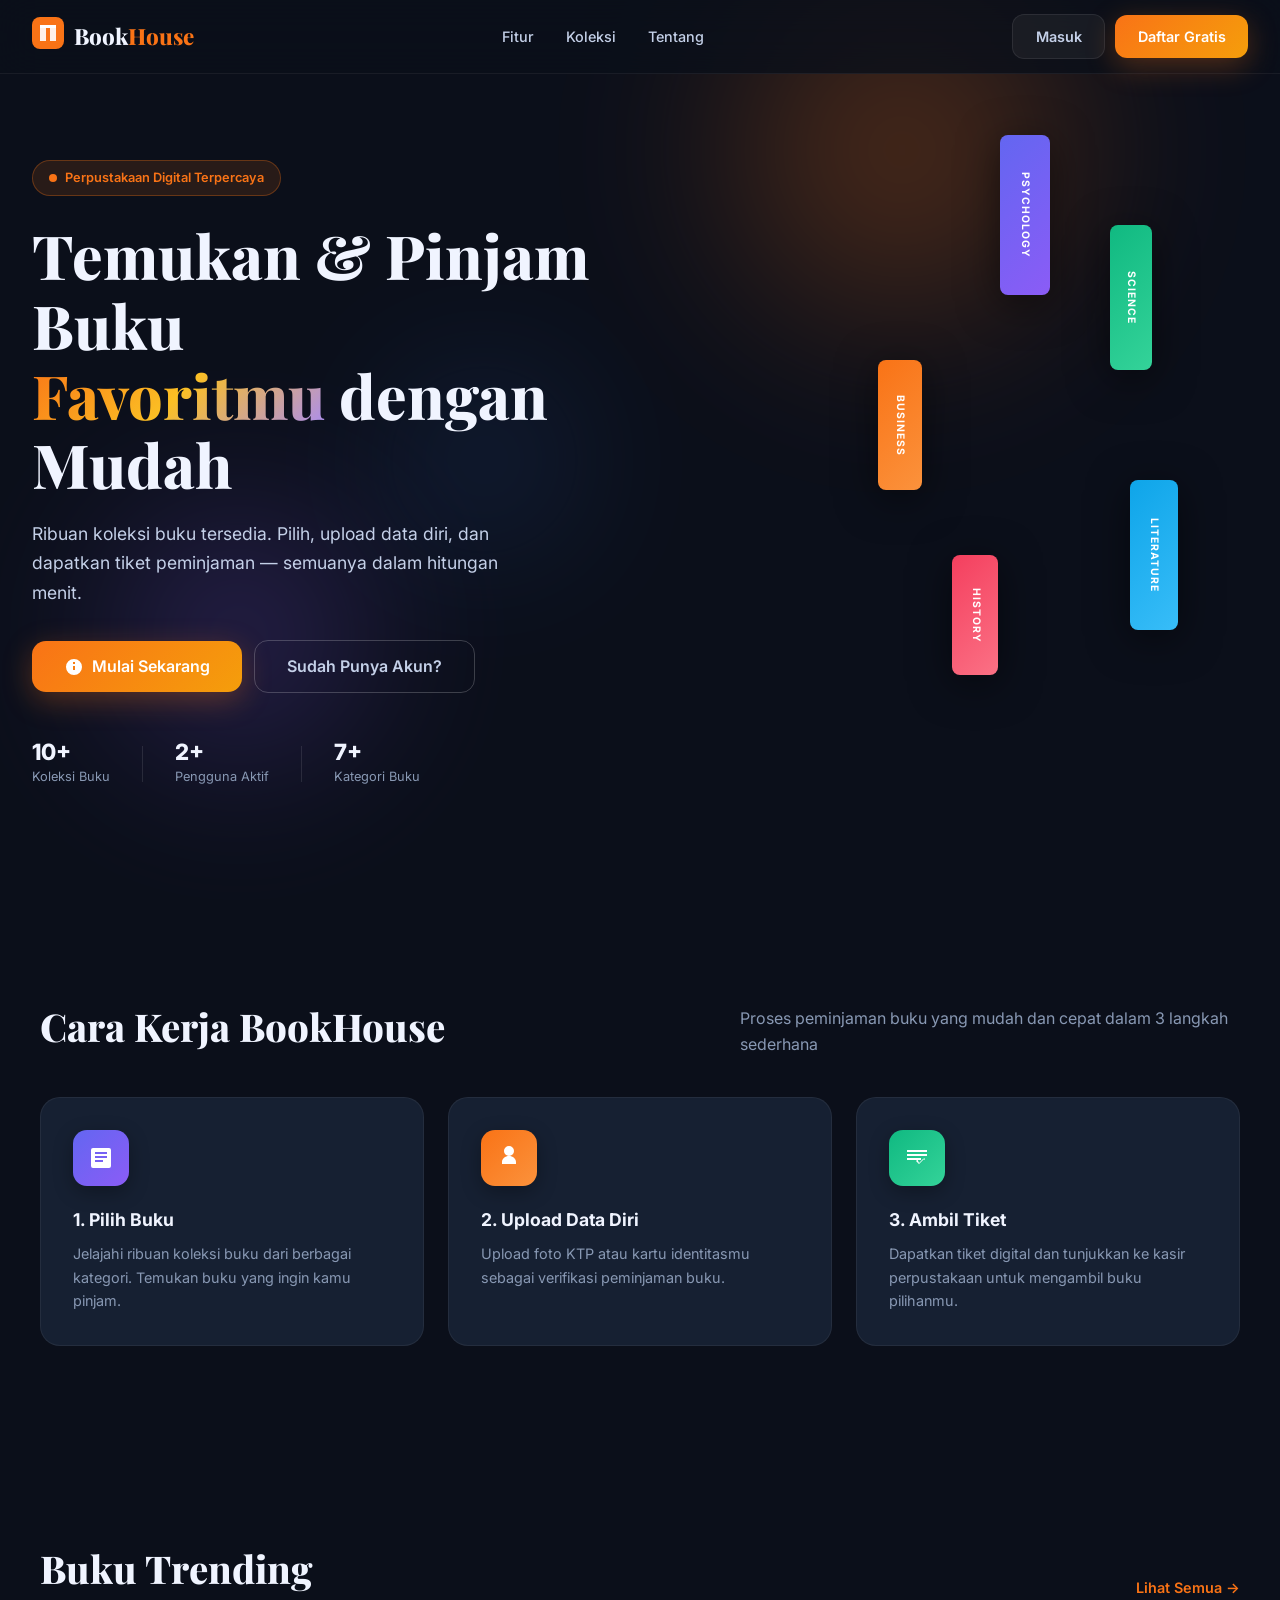
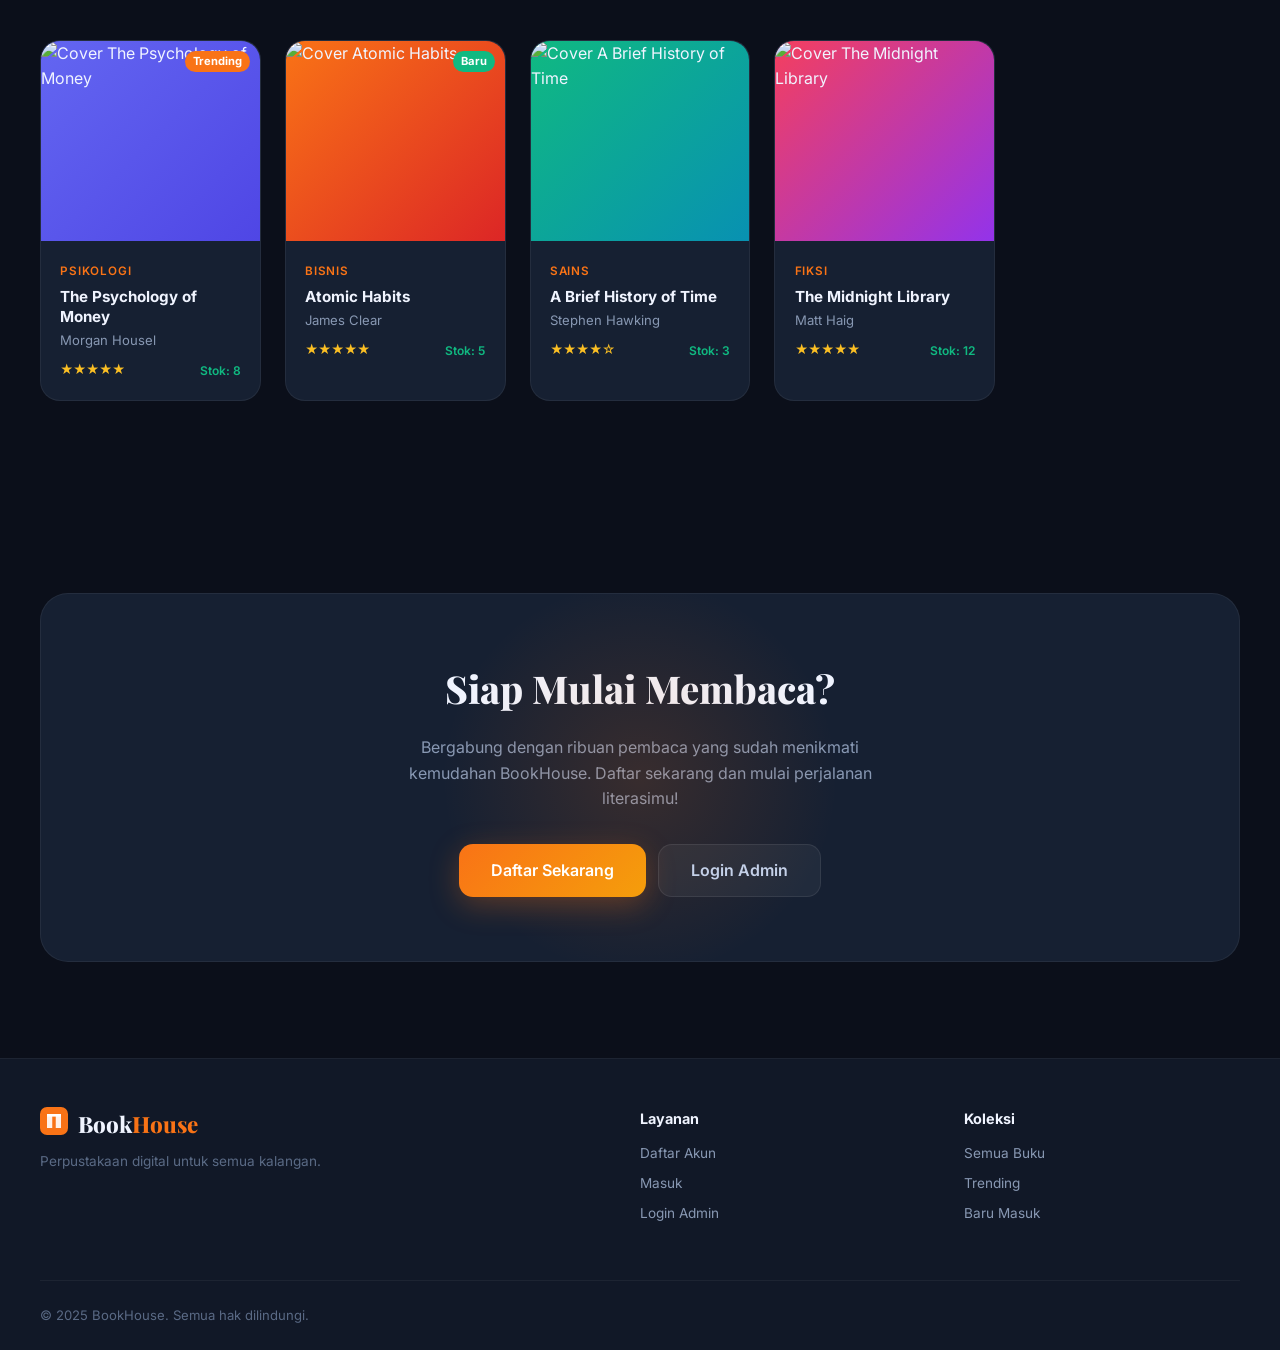
==== commit a3881e66: "index.html" ====
--- a/index.html
+++ b/index.html
@@ -100,17 +100,17 @@
       </div>
       <div class="hero-stats">
         <div class="stat-item">
-          <span class="stat-number">5,000+</span>
+          <span class="stat-number">10+</span>
           <span class="stat-label">Koleksi Buku</span>
         </div>
         <div class="stat-divider"></div>
         <div class="stat-item">
-          <span class="stat-number">1,200+</span>
+          <span class="stat-number">2+</span>
           <span class="stat-label">Pengguna Aktif</span>
         </div>
         <div class="stat-divider"></div>
         <div class="stat-item">
-          <span class="stat-number">50+</span>
+          <span class="stat-number">7+</span>
           <span class="stat-label">Kategori Buku</span>
         </div>
       </div>
--- a/style.css
+++ b/style.css
@@ -1551,3 +1551,178 @@
   .borrow-step span { display: none; }
   .stats-row { grid-template-columns: 1fr 1fr; }
 }
+
+/* ===================================================
+   MOBILE RESPONSIVE — Android Fix
+   =================================================== */
+
+/* Pastikan tidak ada overflow horizontal di semua halaman */
+html, body {
+  overflow-x: hidden;
+  max-width: 100%;
+}
+
+/* ---- TOPBAR: sembunyikan category filter di mobile ---- */
+@media (max-width: 768px) {
+  .category-filter { display: none; }
+  .topbar-notif { display: none; }
+  .search-bar { max-width: 100%; }
+
+  /* Topbar lebih ringkas */
+  .topbar { padding: 0 1rem; gap: .6rem; }
+  .topbar-left { gap: .6rem; }
+
+  /* Dashboard sections */
+  .dash-section, .admin-section { padding: 1rem; }
+
+  /* Welcome area */
+  .dash-welcome { flex-direction: column; gap: .5rem; }
+  .welcome-date { text-align: left; }
+  .dash-welcome-title { font-size: 1.2rem; }
+
+  /* Stats row: 2 kolom di mobile */
+  .stats-row { grid-template-columns: 1fr 1fr; gap: .7rem; }
+  .stat-card { padding: 1rem .8rem; gap: 10px; }
+  .stat-card-icon { font-size: 1.5rem; }
+  .stat-card-val { font-size: 1.3rem; }
+  .stat-card-label { font-size: .7rem; }
+
+  /* Books grid: 2 kolom di mobile */
+  .books-grid-main {
+    grid-template-columns: repeat(2, 1fr);
+    gap: .8rem;
+  }
+  .books-grid {
+    grid-template-columns: repeat(2, 1fr);
+    gap: .8rem;
+  }
+
+  /* Book card */
+  .book-cover { height: 150px; }
+  .book-info { padding: .7rem .8rem .8rem; }
+  .book-title { font-size: .85rem; }
+  .book-author { font-size: .75rem; }
+
+  /* Category tabs: bisa scroll horizontal */
+  .category-tabs {
+    flex-wrap: nowrap;
+    overflow-x: auto;
+    -webkit-overflow-scrolling: touch;
+    padding-bottom: 4px;
+    gap: 6px;
+    scrollbar-width: none;
+  }
+  .category-tabs::-webkit-scrollbar { display: none; }
+  .cat-tab { flex-shrink: 0; }
+
+  /* Section title row */
+  .section-title-row { flex-wrap: wrap; gap: .5rem; }
+  .page-title { font-size: 1.2rem; }
+
+  /* Borrow table: bisa scroll */
+  .borrows-table-wrapper { overflow-x: auto; -webkit-overflow-scrolling: touch; }
+  .borrows-table th, .borrows-table td { padding: .7rem .8rem; font-size: .8rem; }
+
+  /* Admin table */
+  .admin-table-wrapper { overflow-x: auto; -webkit-overflow-scrolling: touch; }
+  .admin-table th, .admin-table td { padding: .7rem .8rem; font-size: .8rem; white-space: nowrap; }
+
+  /* Admin filters */
+  .admin-filters { flex-direction: column; align-items: stretch; }
+  .admin-search { max-width: 100%; }
+
+  /* Modal full screen di mobile */
+  .modal-overlay { padding: 0; align-items: flex-end; }
+  .modal {
+    border-radius: var(--radius-xl) var(--radius-xl) 0 0;
+    max-height: 92vh;
+    max-width: 100%;
+    padding: 1.5rem 1.2rem;
+  }
+  .modal-lg { max-width: 100%; }
+
+  /* Book detail modal */
+  .modal-body { flex-direction: column; gap: 1rem; }
+  .modal-book-cover { width: 100%; height: 180px; border-radius: var(--radius-lg); }
+  .modal-title { font-size: 1.1rem; }
+
+  /* Borrow step label: tampilkan di semua ukuran */
+  .borrow-step span { display: block; font-size: .72rem; }
+
+  /* Confirm summary: 1 kolom */
+  .confirm-summary { grid-template-columns: 1fr; }
+
+  /* Toast: full width di bawah */
+  .toast-container {
+    bottom: 0; right: 0; left: 0;
+    padding: 0 1rem 1rem;
+    align-items: stretch;
+  }
+  .toast { min-width: unset; max-width: 100%; }
+
+  /* Ticket page */
+  .ticket-page-wrapper { padding: 1rem 1rem 3rem; gap: 1.2rem; }
+  .ticket { flex-direction: column; border-radius: var(--radius-lg); }
+  .ticket-left { padding: 1.2rem; gap: .9rem; }
+  .ticket-right {
+    width: 100%; flex-direction: row;
+    flex-wrap: wrap; justify-content: space-around;
+    padding: 1.2rem; gap: .8rem;
+  }
+  .ticket-tear { display: none; }
+  .ticket-book-cover { width: 55px; height: 75px; }
+  .ticket-book-title { font-size: .9rem; }
+  .ticket-info-grid { grid-template-columns: 1fr 1fr; gap: .6rem; }
+  .ticket-actions { flex-direction: column; align-items: stretch; width: 100%; }
+  .ticket-actions .btn { justify-content: center; }
+  .ticket-page-header { flex-wrap: wrap; gap: .5rem; }
+
+  /* Instructions */
+  .instructions-card { padding: 1.2rem; }
+  .instructions-list li { font-size: .82rem; }
+}
+
+/* ---- Layar sangat kecil (< 380px) ---- */
+@media (max-width: 380px) {
+  .stats-row { grid-template-columns: 1fr 1fr; gap: .5rem; }
+  .stat-card { padding: .8rem .6rem; }
+  .stat-card-val { font-size: 1.1rem; }
+
+  .books-grid-main { grid-template-columns: repeat(2, 1fr); gap: .6rem; }
+  .book-cover { height: 130px; }
+
+  .hero-title { font-size: 1.9rem; }
+  .hero-subtitle { font-size: .9rem; }
+  .hero-cta { gap: .6rem; }
+  .btn-lg { padding: .7rem 1.4rem; font-size: .9rem; }
+
+  .auth-panel { padding: 1.5rem 1rem; }
+  .auth-title { font-size: 1.5rem; }
+}
+
+/* ---- Landing page hero di mobile ---- */
+@media (max-width: 640px) {
+  .floating-books { display: none; }
+  .hero { padding: 5.5rem 1.2rem 3rem; min-height: auto; }
+  .hero-stats { flex-wrap: wrap; gap: .8rem 1.5rem; }
+  .stat-divider { display: none; }
+  .features, .trending, .cta-section { padding: 3rem 1.2rem; }
+  .section-header { flex-direction: column; align-items: flex-start; gap: .5rem; }
+  .cta-card { padding: 2rem 1.2rem; }
+  .cta-btns { flex-direction: column; align-items: center; }
+  .footer-container { grid-template-columns: 1fr; gap: 1.5rem; }
+  .footer-bottom-row { grid-column: 1; }
+}
+
+/* ---- Fix input zoom on iOS/Android ---- */
+@media (max-width: 768px) {
+  input[type="text"],
+  input[type="email"],
+  input[type="password"],
+  input[type="tel"],
+  input[type="number"],
+  select,
+  textarea {
+    font-size: 16px !important; /* Mencegah auto-zoom di iOS */
+  }
+}
